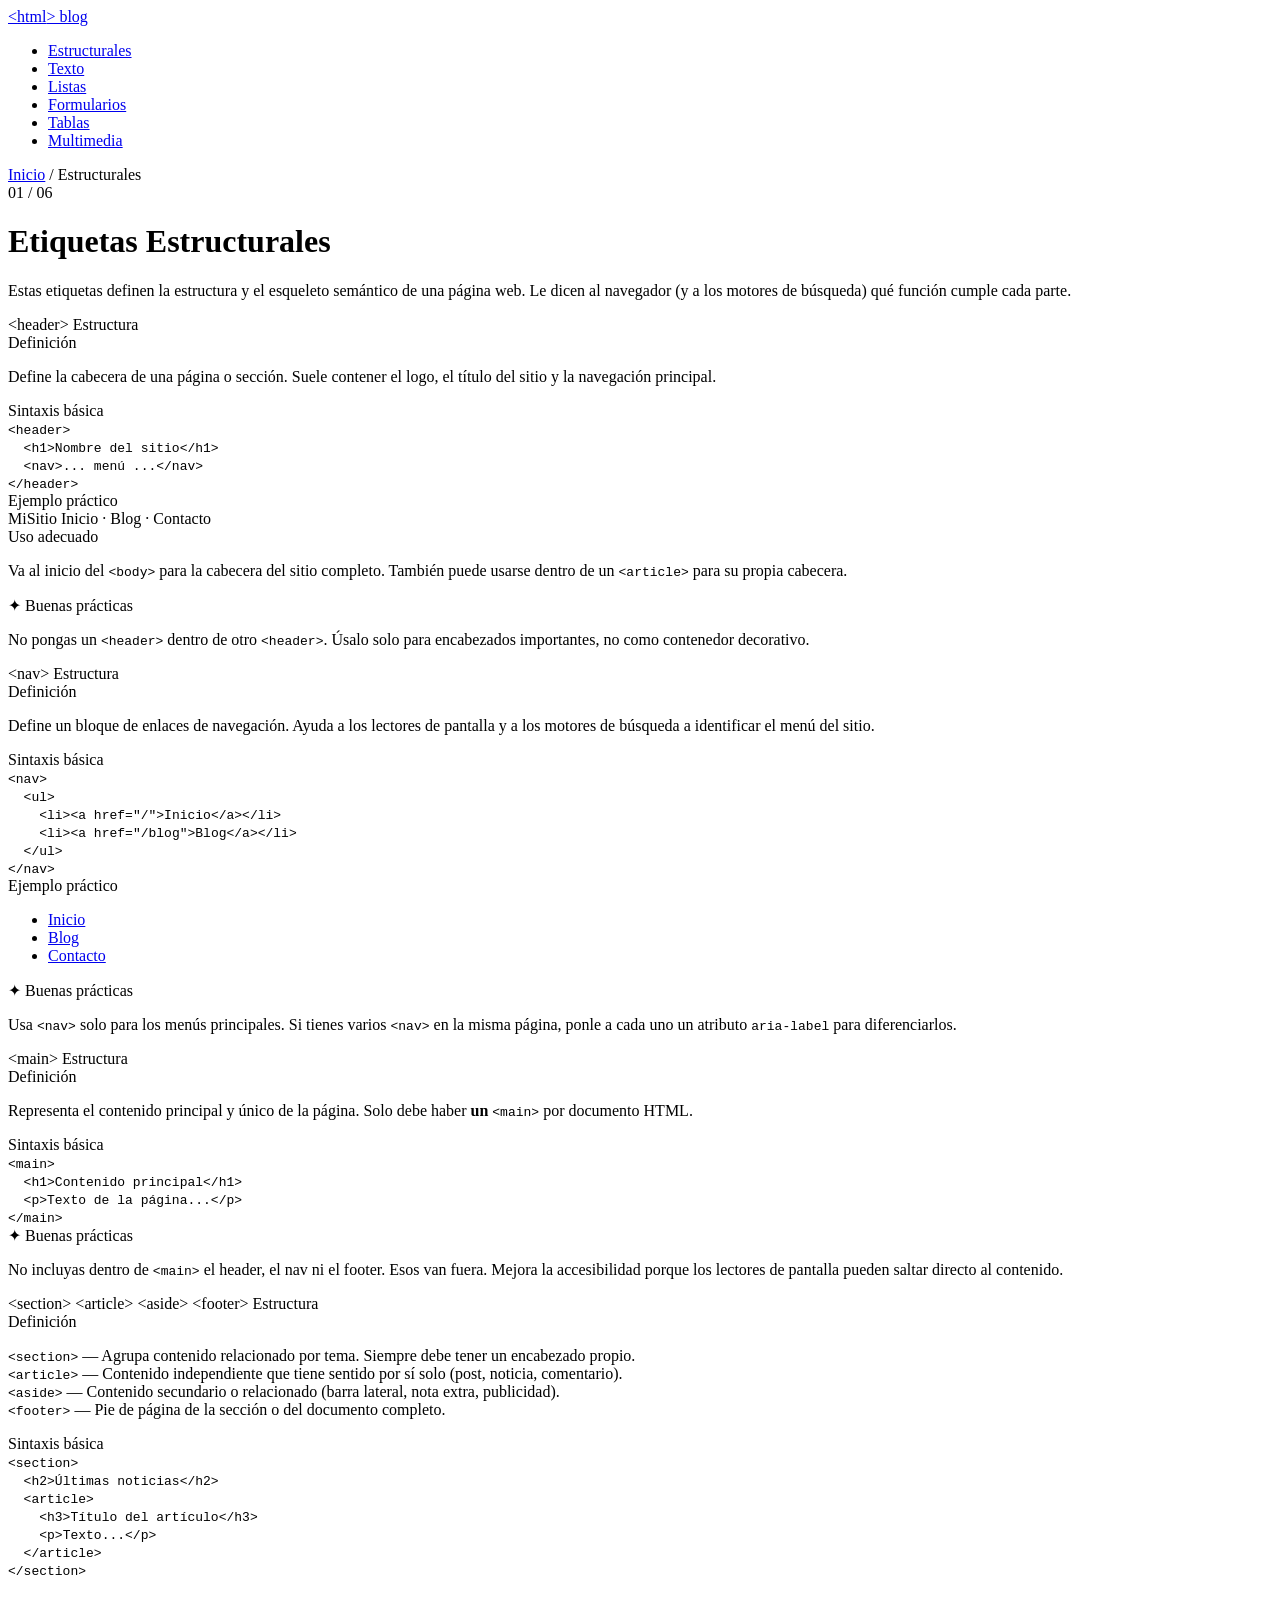
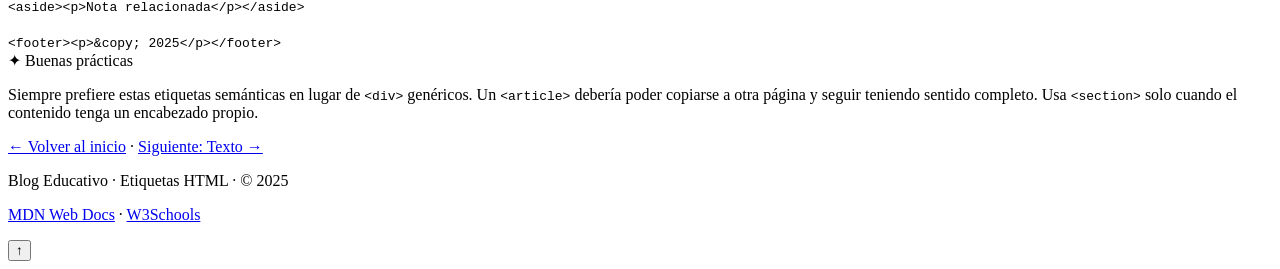
==== Pantallas/Estructurales.html @ 0adf9232 "Pantallas y estilos" ====
<!DOCTYPE html>
<html lang="es">
<head>
  <meta charset="UTF-8" />
  <meta name="viewport" content="width=device-width, initial-scale=1.0"/>
  <title>Blog HTML — Etiquetas Estructurales</title>
  <link rel="stylesheet" href="estilos.css" />
</head>
<body>

<!-- ── CABECERA CON MENÚ ── -->
<header class="cabecera-sitio">
  <a href="index.html" class="logo-sitio">&lt;<span class="logo-sitio-acento">html</span>&gt; blog</a>
  <nav class="menu-sitio">
    <ul class="lista-menu">
      <!-- "enlace-menu-activo" marca la página actual -->
      <li><a href="estructurales.html" class="enlace-menu">Estructurales</a></li>
      <li><a href="texto.html"         class="enlace-menu">Texto</a></li>
      <li><a href="listas.html"        class="enlace-menu">Listas</a></li>
      <li><a href="formularios.html"   class="enlace-menu">Formularios</a></li>
      <li><a href="tablas.html"        class="enlace-menu">Tablas</a></li>
      <li><a href="multimedia.html"    class="enlace-menu">Multimedia</a></li>
    </ul>
  </nav>
</header>

<main class="pagina-categoria">

  <!-- Migas de pan: Inicio > Estructurales -->
  <nav class="ruta-navegacion">
    <a href="index.html" class="enlace-ruta">Inicio</a>
    <span class="separador-ruta">/</span>
    <span class="pagina-actual-ruta">Estructurales</span>
  </nav>

  <!-- Encabezado de la página -->
  <div class="encabezado-pagina">
    <span class="numero-pagina">01 / 06</span>
    <h1 class="titulo-pagina">Etiquetas Estructurales</h1>
    <p class="subtitulo-pagina">
      Estas etiquetas definen la estructura y el esqueleto semántico de una página web.
      Le dicen al navegador (y a los motores de búsqueda) qué función cumple cada parte.
    </p>
  </div>


  <!-- ════════════════════════
       ETIQUETA: <header>
  ════════════════════════ -->
  <article class="bloque-etiqueta">
    <div class="cabecera-bloque">
      <span class="nombre-etiqueta-titulo">&lt;header&gt;</span>
      <span class="insignia-categoria insignia-estructura">Estructura</span>
    </div>
    <div class="interior-bloque">

      <div class="apartado">
        <span class="titulo-apartado">Definición</span>
        <p class="parrafo-apartado">
          Define la cabecera de una página o sección. Suele contener el logo, el título del sitio
          y la navegación principal.
        </p>
      </div>

      <div class="apartado">
        <span class="titulo-apartado">Sintaxis básica</span>
        <div class="bloque-codigo">
          <code>
            <span class="codigo-etiqueta">&lt;header&gt;</span><br>
            &nbsp;&nbsp;<span class="codigo-etiqueta">&lt;h1&gt;</span>Nombre del sitio<span class="codigo-etiqueta">&lt;/h1&gt;</span><br>
            &nbsp;&nbsp;<span class="codigo-etiqueta">&lt;nav&gt;</span>... menú ...<span class="codigo-etiqueta">&lt;/nav&gt;</span><br>
            <span class="codigo-etiqueta">&lt;/header&gt;</span>
          </code>
        </div>
      </div>

      <div class="apartado">
        <span class="titulo-apartado">Ejemplo práctico</span>
        <div class="caja-demostracion">
          <header class="estilo-ejemplo-practico-header">
            <span class="estilo-logo-demo">MiSitio</span>
            <span class="estilo-menu-demo">Inicio · Blog · Contacto</span>
          </header>
        </div>
      </div>

      <div class="apartado">
        <span class="titulo-apartado">Uso adecuado</span>
        <p class="parrafo-apartado">
          Va al inicio del <code>&lt;body&gt;</code> para la cabecera del sitio completo.
          También puede usarse dentro de un <code>&lt;article&gt;</code> para su propia cabecera.
        </p>
      </div>

      <div class="caja-buenas-practicas">
        <span class="titulo-buenas-practicas">✦ Buenas prácticas</span>
        <p class="texto-buenas-practicas">
          No pongas un <code>&lt;header&gt;</code> dentro de otro <code>&lt;header&gt;</code>.
          Úsalo solo para encabezados importantes, no como contenedor decorativo.
        </p>
      </div>

    </div>
  </article>


  <!-- ════════════════════════
       ETIQUETA: <nav>
  ════════════════════════ -->
  <article class="bloque-etiqueta">
    <div class="cabecera-bloque">
      <span class="nombre-etiqueta-titulo">&lt;nav&gt;</span>
      <span class="insignia-categoria insignia-estructura">Estructura</span>
    </div>
    <div class="interior-bloque">

      <div class="apartado">
        <span class="titulo-apartado">Definición</span>
        <p class="parrafo-apartado">
          Define un bloque de enlaces de navegación. Ayuda a los lectores de pantalla
          y a los motores de búsqueda a identificar el menú del sitio.
        </p>
      </div>

      <div class="apartado">
        <span class="titulo-apartado">Sintaxis básica</span>
        <div class="bloque-codigo">
          <code>
            <span class="codigo-etiqueta">&lt;nav&gt;</span><br>
            &nbsp;&nbsp;<span class="codigo-etiqueta">&lt;ul&gt;</span><br>
            &nbsp;&nbsp;&nbsp;&nbsp;<span class="codigo-etiqueta">&lt;li&gt;&lt;a</span> <span class="codigo-atributo">href</span>=<span class="codigo-valor">"/"</span><span class="codigo-etiqueta">&gt;</span>Inicio<span class="codigo-etiqueta">&lt;/a&gt;&lt;/li&gt;</span><br>
            &nbsp;&nbsp;&nbsp;&nbsp;<span class="codigo-etiqueta">&lt;li&gt;&lt;a</span> <span class="codigo-atributo">href</span>=<span class="codigo-valor">"/blog"</span><span class="codigo-etiqueta">&gt;</span>Blog<span class="codigo-etiqueta">&lt;/a&gt;&lt;/li&gt;</span><br>
            &nbsp;&nbsp;<span class="codigo-etiqueta">&lt;/ul&gt;</span><br>
            <span class="codigo-etiqueta">&lt;/nav&gt;</span>
          </code>
        </div>
      </div>

      <div class="apartado">
        <span class="titulo-apartado">Ejemplo práctico</span>
        <div class="caja-demostracion">
          <nav>
            <ul class="estilo-lista-nav-demo">
              <li><a href="#" class="estilo-enlace-nav-demo">Inicio</a></li>
              <li><a href="#" class="estilo-enlace-nav-demo">Blog</a></li>
              <li><a href="#" class="estilo-enlace-nav-demo">Contacto</a></li>
            </ul>
          </nav>
        </div>
      </div>

      <div class="caja-buenas-practicas">
        <span class="titulo-buenas-practicas">✦ Buenas prácticas</span>
        <p class="texto-buenas-practicas">
          Usa <code>&lt;nav&gt;</code> solo para los menús principales. Si tienes varios <code>&lt;nav&gt;</code>
          en la misma página, ponle a cada uno un atributo <code>aria-label</code> para diferenciarlos.
        </p>
      </div>

    </div>
  </article>


  <!-- ════════════════════════
       ETIQUETA: <main>
  ════════════════════════ -->
  <article class="bloque-etiqueta">
    <div class="cabecera-bloque">
      <span class="nombre-etiqueta-titulo">&lt;main&gt;</span>
      <span class="insignia-categoria insignia-estructura">Estructura</span>
    </div>
    <div class="interior-bloque">

      <div class="apartado">
        <span class="titulo-apartado">Definición</span>
        <p class="parrafo-apartado">
          Representa el contenido principal y único de la página.
          Solo debe haber <strong>un</strong> <code>&lt;main&gt;</code> por documento HTML.
        </p>
      </div>

      <div class="apartado">
        <span class="titulo-apartado">Sintaxis básica</span>
        <div class="bloque-codigo">
          <code>
            <span class="codigo-etiqueta">&lt;main&gt;</span><br>
            &nbsp;&nbsp;<span class="codigo-etiqueta">&lt;h1&gt;</span>Contenido principal<span class="codigo-etiqueta">&lt;/h1&gt;</span><br>
            &nbsp;&nbsp;<span class="codigo-etiqueta">&lt;p&gt;</span>Texto de la página...<span class="codigo-etiqueta">&lt;/p&gt;</span><br>
            <span class="codigo-etiqueta">&lt;/main&gt;</span>
          </code>
        </div>
      </div>

      <div class="caja-buenas-practicas">
        <span class="titulo-buenas-practicas">✦ Buenas prácticas</span>
        <p class="texto-buenas-practicas">
          No incluyas dentro de <code>&lt;main&gt;</code> el header, el nav ni el footer.
          Esos van fuera. Mejora la accesibilidad porque los lectores de pantalla pueden saltar
          directo al contenido.
        </p>
      </div>

    </div>
  </article>


  <!-- ════════════════════════
       ETIQUETAS: section, article, aside, footer
  ════════════════════════ -->
  <article class="bloque-etiqueta">
    <div class="cabecera-bloque">
      <span class="nombre-etiqueta-titulo">&lt;section&gt; &lt;article&gt; &lt;aside&gt; &lt;footer&gt;</span>
      <span class="insignia-categoria insignia-estructura">Estructura</span>
    </div>
    <div class="interior-bloque">

      <div class="apartado">
        <span class="titulo-apartado">Definición</span>
        <p class="parrafo-apartado">
          <code>&lt;section&gt;</code> — Agrupa contenido relacionado por tema. Siempre debe tener un encabezado propio.<br>
          <code>&lt;article&gt;</code> — Contenido independiente que tiene sentido por sí solo (post, noticia, comentario).<br>
          <code>&lt;aside&gt;</code> — Contenido secundario o relacionado (barra lateral, nota extra, publicidad).<br>
          <code>&lt;footer&gt;</code> — Pie de página de la sección o del documento completo.
        </p>
      </div>

      <div class="apartado">
        <span class="titulo-apartado">Sintaxis básica</span>
        <div class="bloque-codigo">
          <code>
            <span class="codigo-etiqueta">&lt;section&gt;</span><br>
            &nbsp;&nbsp;<span class="codigo-etiqueta">&lt;h2&gt;</span>Últimas noticias<span class="codigo-etiqueta">&lt;/h2&gt;</span><br>
            &nbsp;&nbsp;<span class="codigo-etiqueta">&lt;article&gt;</span><br>
            &nbsp;&nbsp;&nbsp;&nbsp;<span class="codigo-etiqueta">&lt;h3&gt;</span>Título del artículo<span class="codigo-etiqueta">&lt;/h3&gt;</span><br>
            &nbsp;&nbsp;&nbsp;&nbsp;<span class="codigo-etiqueta">&lt;p&gt;</span>Texto...<span class="codigo-etiqueta">&lt;/p&gt;</span><br>
            &nbsp;&nbsp;<span class="codigo-etiqueta">&lt;/article&gt;</span><br>
            <span class="codigo-etiqueta">&lt;/section&gt;</span><br>
            <br>
            <span class="codigo-etiqueta">&lt;aside&gt;</span><span class="codigo-etiqueta">&lt;p&gt;</span>Nota relacionada<span class="codigo-etiqueta">&lt;/p&gt;</span><span class="codigo-etiqueta">&lt;/aside&gt;</span><br>
            <br>
            <span class="codigo-etiqueta">&lt;footer&gt;</span><span class="codigo-etiqueta">&lt;p&gt;</span>&amp;copy; 2025<span class="codigo-etiqueta">&lt;/p&gt;</span><span class="codigo-etiqueta">&lt;/footer&gt;</span>
          </code>
        </div>
      </div>

      <div class="caja-buenas-practicas">
        <span class="titulo-buenas-practicas">✦ Buenas prácticas</span>
        <p class="texto-buenas-practicas">
          Siempre prefiere estas etiquetas semánticas en lugar de <code>&lt;div&gt;</code> genéricos.
          Un <code>&lt;article&gt;</code> debería poder copiarse a otra página y seguir teniendo sentido completo.
          Usa <code>&lt;section&gt;</code> solo cuando el contenido tenga un encabezado propio.
        </p>
      </div>

    </div>
  </article>

  <!-- ── Navegación entre páginas ── -->
  <nav class="ruta-navegacion">
    <a href="index.html" class="enlace-ruta">← Volver al inicio</a>
    <span class="separador-ruta">·</span>
    <a href="texto.html" class="enlace-ruta">Siguiente: Texto →</a>
  </nav>

</main>

<footer class="pie-sitio">
  <p class="texto-pie">Blog Educativo · Etiquetas HTML · &copy; 2025</p>
  <p class="texto-pie">
    <a href="https://developer.mozilla.org/es/docs/Web/HTML" class="enlace-pie" target="_blank" rel="noopener">MDN Web Docs</a> ·
    <a href="https://www.w3schools.com/html/" class="enlace-pie" target="_blank" rel="noopener">W3Schools</a>
  </p>
</footer>

  <!-- Botón flotante para volver al inicio de la página -->
  <!-- JS lo muestra/oculta según el scroll con la clase "boton-arriba-visible" -->
  <button class="boton-arriba" id="boton-arriba" title="Volver arriba">↑</button>

  <!-- Cargamos el archivo JavaScript del blog -->
  <!-- defer = espera a que el HTML cargue antes de ejecutar el script -->
  <script src="funciones.js" defer></script>
</body>
</html>
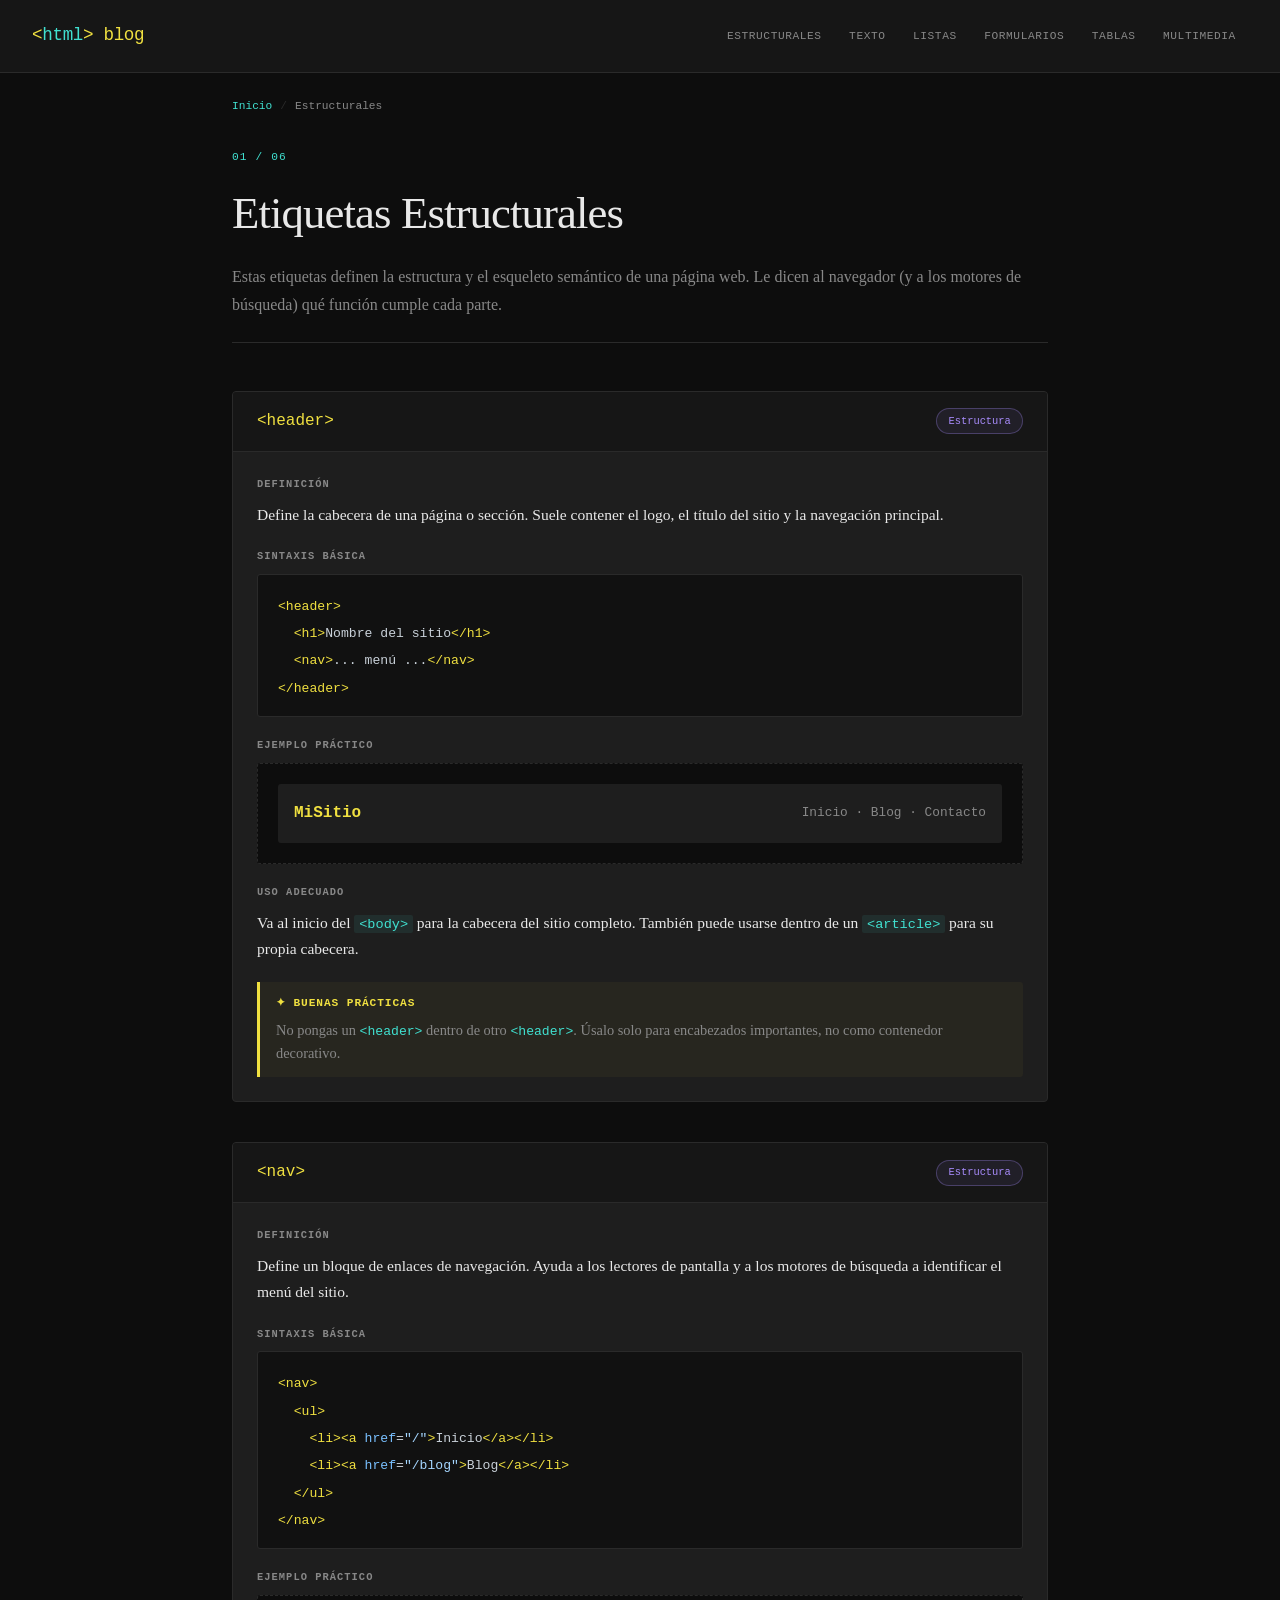
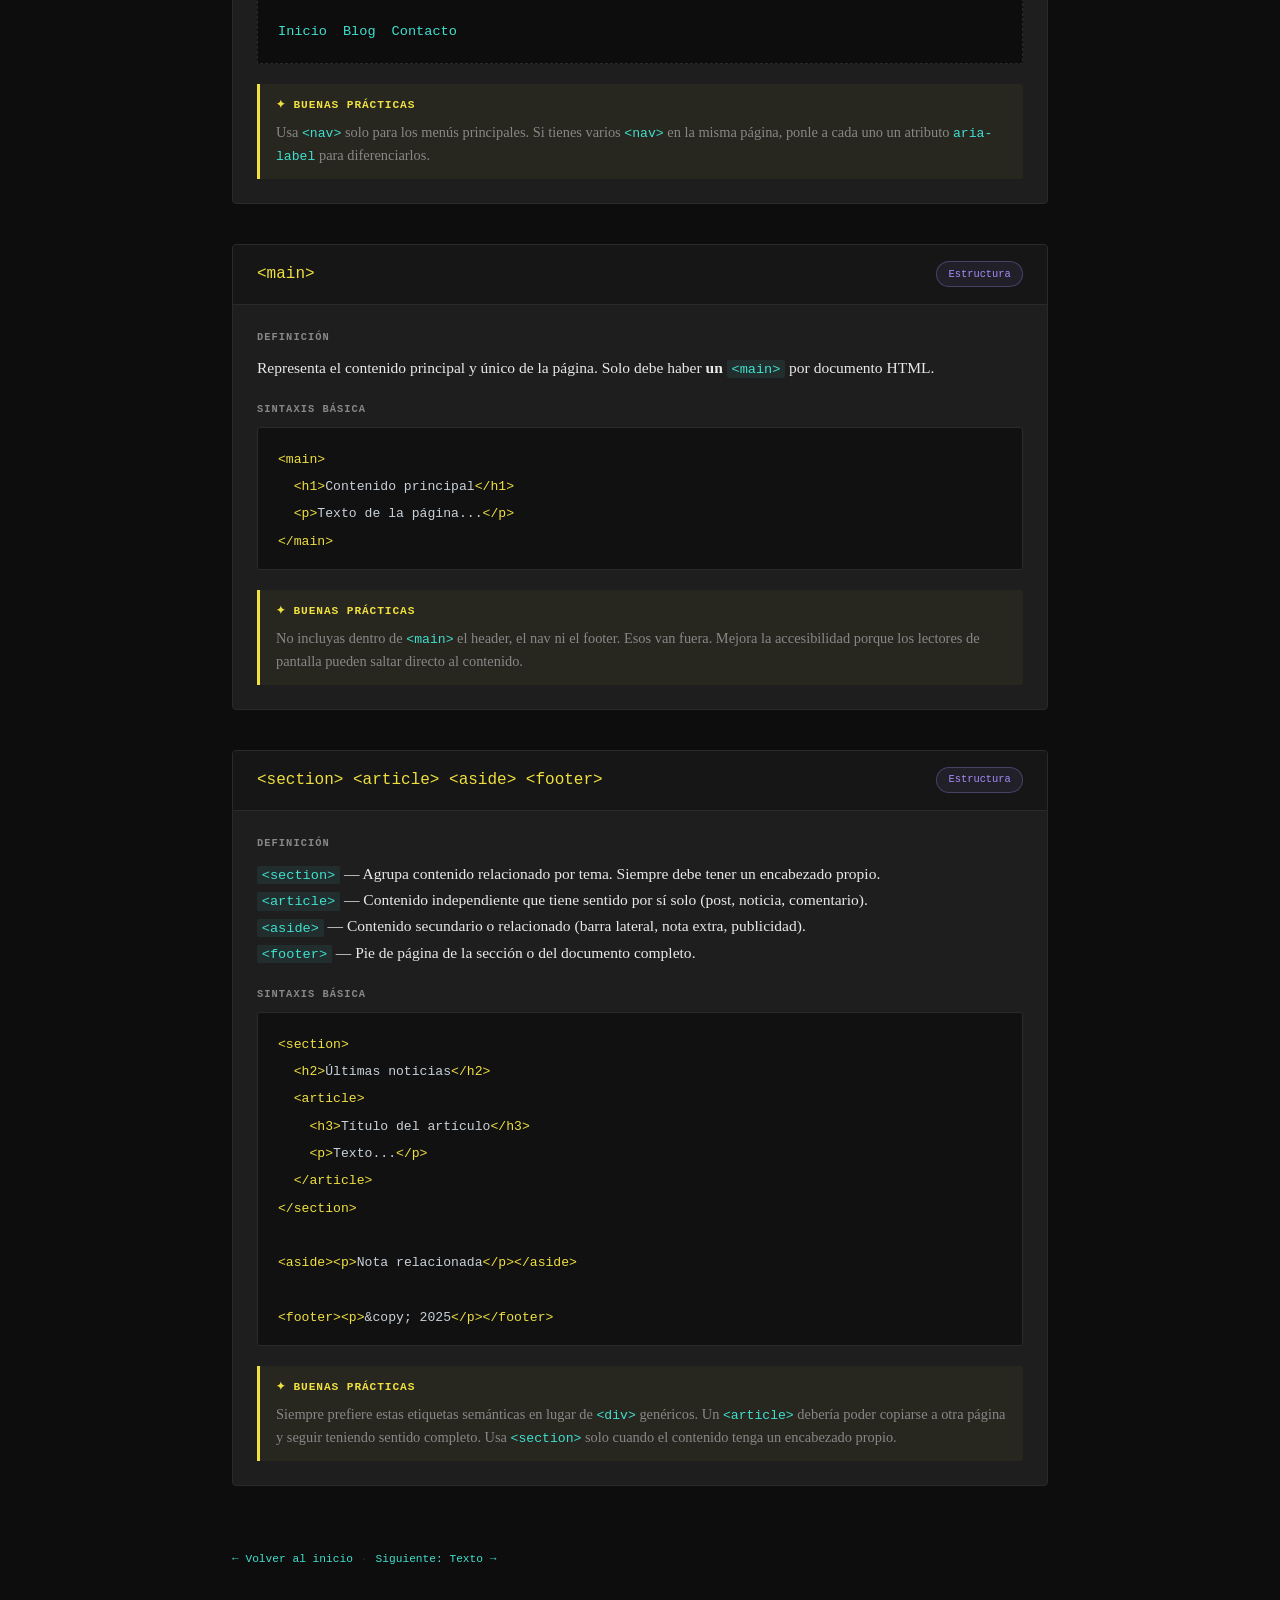
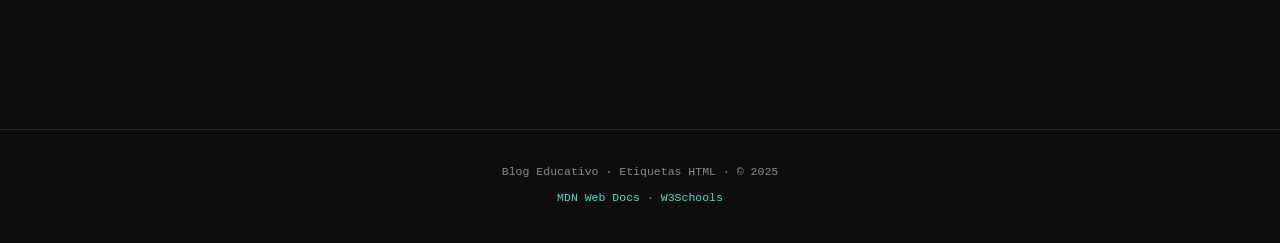
==== commit d8056a57: "Todo Ready" ====
--- a/Pantallas/Estructurales.html
+++ b/Pantallas/Estructurales.html
@@ -4,22 +4,22 @@
   <meta charset="UTF-8" />
   <meta name="viewport" content="width=device-width, initial-scale=1.0"/>
   <title>Blog HTML — Etiquetas Estructurales</title>
-  <link rel="stylesheet" href="estilos.css" />
+  <link rel="stylesheet" href="/Estilos/style.css" />
 </head>
 <body>
 
 <!-- ── CABECERA CON MENÚ ── -->
 <header class="cabecera-sitio">
-  <a href="index.html" class="logo-sitio">&lt;<span class="logo-sitio-acento">html</span>&gt; blog</a>
+  <a href="/index.html" class="logo-sitio">&lt;<span class="logo-sitio-acento">html</span>&gt; blog</a>
   <nav class="menu-sitio">
     <ul class="lista-menu">
       <!-- "enlace-menu-activo" marca la página actual -->
-      <li><a href="estructurales.html" class="enlace-menu">Estructurales</a></li>
-      <li><a href="texto.html"         class="enlace-menu">Texto</a></li>
-      <li><a href="listas.html"        class="enlace-menu">Listas</a></li>
-      <li><a href="formularios.html"   class="enlace-menu">Formularios</a></li>
-      <li><a href="tablas.html"        class="enlace-menu">Tablas</a></li>
-      <li><a href="multimedia.html"    class="enlace-menu">Multimedia</a></li>
+      <li><a href="/Pantallas/estructurales.html" class="enlace-menu">Estructurales</a></li>
+      <li><a href="/Pantallas/texto.html"         class="enlace-menu">Texto</a></li>
+      <li><a href="/Pantallas/listas.html"        class="enlace-menu">Listas</a></li>
+      <li><a href="/Pantallas/formularios.html"   class="enlace-menu">Formularios</a></li>
+      <li><a href="/Pantallas/tablas.html"        class="enlace-menu">Tablas</a></li>
+      <li><a href="/Pantallas/multimedia.html"    class="enlace-menu">Multimedia</a></li>
     </ul>
   </nav>
 </header>
@@ -28,7 +28,7 @@
 
   <!-- Migas de pan: Inicio > Estructurales -->
   <nav class="ruta-navegacion">
-    <a href="index.html" class="enlace-ruta">Inicio</a>
+    <a href="/index.html" class="enlace-ruta">Inicio</a>
     <span class="separador-ruta">/</span>
     <span class="pagina-actual-ruta">Estructurales</span>
   </nav>
@@ -257,9 +257,9 @@
 
   <!-- ── Navegación entre páginas ── -->
   <nav class="ruta-navegacion">
-    <a href="index.html" class="enlace-ruta">← Volver al inicio</a>
+    <a href="/index.html" class="enlace-ruta">← Volver al inicio</a>
     <span class="separador-ruta">·</span>
-    <a href="texto.html" class="enlace-ruta">Siguiente: Texto →</a>
+    <a href="/Pantallas/texto.html" class="enlace-ruta">Siguiente: Texto →</a>
   </nav>
 
 </main>
@@ -278,6 +278,6 @@
 
   <!-- Cargamos el archivo JavaScript del blog -->
   <!-- defer = espera a que el HTML cargue antes de ejecutar el script -->
-  <script src="funciones.js" defer></script>
+  <script src="/Funciones/funtion.js" defer></script>
 </body>
 </html>
--- a/Estilos/style.css
+++ b/Estilos/style.css
@@ -0,0 +1,792 @@
+/* =============================================================
+   ESTILOS COMPARTIDOS — Blog Educativo de Etiquetas HTML
+   Este archivo lo usan TODAS las páginas del blog.
+   Si quieres cambiar un color o fuente, solo lo cambias aquí.
+============================================================= */
+
+/* ── IMPORTAR FUENTES DE GOOGLE ── */
+@import url('https://fonts.googleapis.com/css2?family=Space+Mono:wght@400;700&family=Fraunces:ital,wght@0,300;0,700;1,300&display=swap');
+
+
+/* ─────────────────────────────────────────────────────────────
+   VARIABLES DE COLOR
+───────────────────────────────────────────────────────────── */
+:root {
+  --color-fondo:       #0d0d0d;
+  --color-superficie:  #161616;
+  --color-tarjeta:     #1e1e1e;
+  --color-borde:       #2a2a2a;
+  --color-amarillo:    #f0e040;
+  --color-verde-agua:  #40e0d0;
+  --color-rojo:        #ff6b6b;
+  --color-texto:       #e8e8e8;
+  --color-gris:        #888888;
+  --color-codigo:      #111111;
+  --color-morado:      #a78bfa;
+  --color-naranja:     #fb923c;
+  --color-verde:       #34d399;
+  --color-rosa:        #f472b6;
+}
+
+
+/* ─────────────────────────────────────────────────────────────
+   ESTILOS BASE
+───────────────────────────────────────────────────────────── */
+
+*, *::before, *::after {
+  box-sizing: border-box;
+  margin: 0;
+  padding: 0;
+}
+
+html {
+  scroll-behavior: smooth;
+}
+
+body {
+  background-color: var(--color-fondo);
+  color: var(--color-texto);
+  font-family: 'Fraunces', serif;
+  line-height: 1.7;
+}
+
+/* Barra de scroll personalizada */
+::-webkit-scrollbar       { width: 6px; height: 6px; }
+::-webkit-scrollbar-track { background-color: var(--color-fondo); }
+::-webkit-scrollbar-thumb { background-color: var(--color-borde); border-radius: 3px; }
+::-webkit-scrollbar-thumb:hover { background-color: var(--color-gris); }
+
+
+/* ─────────────────────────────────────────────────────────────
+   CABECERA DEL SITIO
+───────────────────────────────────────────────────────────── */
+
+.cabecera-sitio {
+  background-color: var(--color-superficie);
+  border-bottom: 1px solid var(--color-borde);
+  padding: 1.25rem 2rem;
+  position: sticky;
+  top: 0;
+  z-index: 100;
+  display: flex;
+  align-items: center;
+  justify-content: space-between;
+  flex-wrap: wrap;
+  gap: 1rem;
+}
+
+.logo-sitio {
+  font-family: 'Space Mono', monospace;
+  font-size: 1.1rem;
+  color: var(--color-amarillo);
+  text-decoration: none;
+  letter-spacing: -0.02em;
+}
+
+.logo-sitio-acento {
+  color: var(--color-verde-agua);
+}
+
+.menu-sitio {
+  display: flex;
+  align-items: center;
+}
+
+/* Lista sin viñetas del menú */
+.lista-menu {
+  display: flex;
+  list-style: none;
+  gap: 0.2rem;
+  flex-wrap: wrap;
+}
+
+.enlace-menu {
+  font-family: 'Space Mono', monospace;
+  font-size: 0.7rem;
+  text-decoration: none;
+  color: var(--color-gris);
+  padding: 0.35rem 0.7rem;
+  border: 1px solid transparent;
+  border-radius: 2px;
+  transition: all 0.2s;
+  text-transform: uppercase;
+  letter-spacing: 0.05em;
+  display: block;
+}
+
+.enlace-menu:hover {
+  color: var(--color-amarillo);
+  border-color: var(--color-amarillo);
+  background-color: rgba(240, 224, 64, 0.05);
+}
+
+/* El enlace de la página activa se ve amarillo */
+.enlace-menu-activo {
+  color: var(--color-amarillo);
+  border-color: var(--color-amarillo);
+  background-color: rgba(240, 224, 64, 0.05);
+}
+
+
+/* ─────────────────────────────────────────────────────────────
+   PIE DE PÁGINA
+───────────────────────────────────────────────────────────── */
+
+.pie-sitio {
+  border-top: 1px solid var(--color-borde);
+  padding: 2rem;
+  text-align: center;
+  margin-top: 4rem;
+}
+
+.texto-pie {
+  font-family: 'Space Mono', monospace;
+  font-size: 0.72rem;
+  color: var(--color-gris);
+  margin-bottom: 0.4rem;
+}
+
+.enlace-pie {
+  color: var(--color-verde-agua);
+  text-decoration: none;
+}
+
+.enlace-pie:hover {
+  text-decoration: underline;
+}
+
+
+/* ─────────────────────────────────────────────────────────────
+   PÁGINA DE INICIO (index.html)
+───────────────────────────────────────────────────────────── */
+
+.seccion-inicio {
+  max-width: 900px;
+  margin: 0 auto;
+  padding: 5rem 2rem 3rem;
+}
+
+.etiqueta-bienvenida {
+  font-family: 'Space Mono', monospace;
+  font-size: 0.75rem;
+  color: var(--color-verde-agua);
+  letter-spacing: 0.15em;
+  text-transform: uppercase;
+  margin-bottom: 1rem;
+  display: block;
+}
+
+.titulo-inicio {
+  font-size: clamp(2.5rem, 6vw, 4.5rem);
+  font-weight: 300;
+  line-height: 1.1;
+  letter-spacing: -0.03em;
+  margin-bottom: 1.25rem;
+}
+
+.titulo-inicio-cursiva {
+  font-style: italic;
+  color: var(--color-amarillo);
+}
+
+.parrafo-inicio {
+  font-size: 1.1rem;
+  color: var(--color-gris);
+  max-width: 540px;
+  margin-bottom: 3rem;
+}
+
+/* Rejilla de 3 columnas para las tarjetas */
+.rejilla-categorias {
+  max-width: 900px;
+  margin: 0 auto;
+  padding: 0 2rem 4rem;
+  display: grid;
+  grid-template-columns: repeat(auto-fill, minmax(250px, 1fr));
+  gap: 1rem;
+}
+
+.tarjeta-categoria-inicio {
+  background-color: var(--color-tarjeta);
+  border: 1px solid var(--color-borde);
+  border-radius: 6px;
+  padding: 1.5rem;
+  text-decoration: none;
+  display: block;
+  transition: border-color 0.2s, transform 0.2s;
+}
+
+.tarjeta-categoria-inicio:hover {
+  border-color: var(--color-amarillo);
+  transform: translateY(-2px);
+}
+
+.numero-tarjeta {
+  font-family: 'Space Mono', monospace;
+  font-size: 0.65rem;
+  color: var(--color-verde-agua);
+  letter-spacing: 0.1em;
+  margin-bottom: 0.75rem;
+  display: block;
+}
+
+.icono-tarjeta {
+  font-size: 2rem;
+  margin-bottom: 0.75rem;
+  display: block;
+}
+
+.nombre-tarjeta {
+  font-family: 'Space Mono', monospace;
+  font-size: 0.9rem;
+  color: var(--color-amarillo);
+  margin-bottom: 0.5rem;
+  display: block;
+}
+
+.descripcion-tarjeta {
+  font-size: 0.85rem;
+  color: var(--color-gris);
+  line-height: 1.5;
+}
+
+.lista-etiquetas-tarjeta {
+  margin-top: 1rem;
+  display: flex;
+  flex-wrap: wrap;
+  gap: 0.4rem;
+}
+
+/* Cada chipito de código dentro de la tarjeta */
+.chip-etiqueta {
+  font-family: 'Space Mono', monospace;
+  font-size: 0.65rem;
+  color: var(--color-verde-agua);
+  background-color: rgba(64, 224, 208, 0.08);
+  border: 1px solid rgba(64, 224, 208, 0.2);
+  padding: 0.15rem 0.5rem;
+  border-radius: 2px;
+}
+
+
+/* ─────────────────────────────────────────────────────────────
+   PÁGINAS DE CATEGORÍA
+───────────────────────────────────────────────────────────── */
+
+.pagina-categoria {
+  max-width: 880px;
+  margin: 0 auto;
+  padding: 0 2rem 4rem;
+}
+
+/* Migas de pan (Inicio > Categoría) */
+.ruta-navegacion {
+  display: flex;
+  align-items: center;
+  gap: 0.5rem;
+  padding: 1.5rem 0 2rem;
+  font-family: 'Space Mono', monospace;
+  font-size: 0.7rem;
+}
+
+.enlace-ruta {
+  color: var(--color-verde-agua);
+  text-decoration: none;
+}
+
+.enlace-ruta:hover {
+  text-decoration: underline;
+}
+
+.separador-ruta {
+  color: var(--color-borde);
+}
+
+.pagina-actual-ruta {
+  color: var(--color-gris);
+}
+
+/* Encabezado de la página de categoría */
+.encabezado-pagina {
+  margin-bottom: 3rem;
+  padding-bottom: 1.5rem;
+  border-bottom: 1px solid var(--color-borde);
+}
+
+.numero-pagina {
+  font-family: 'Space Mono', monospace;
+  font-size: 0.7rem;
+  color: var(--color-verde-agua);
+  letter-spacing: 0.1em;
+  display: block;
+  margin-bottom: 0.5rem;
+}
+
+.titulo-pagina {
+  font-size: clamp(1.8rem, 4vw, 2.8rem);
+  font-weight: 300;
+  letter-spacing: -0.02em;
+  margin-bottom: 0.75rem;
+}
+
+.subtitulo-pagina {
+  font-size: 1rem;
+  color: var(--color-gris);
+}
+
+
+/* ─────────────────────────────────────────────────────────────
+   BLOQUE DE CADA ETIQUETA HTML
+───────────────────────────────────────────────────────────── */
+
+.bloque-etiqueta {
+  background-color: var(--color-tarjeta);
+  border: 1px solid var(--color-borde);
+  border-radius: 4px;
+  margin-bottom: 2.5rem;
+  overflow: hidden;
+  transition: border-color 0.2s;
+}
+
+.bloque-etiqueta:hover {
+  border-color: var(--color-amarillo);
+}
+
+/* Cabecera del bloque */
+.cabecera-bloque {
+  display: flex;
+  align-items: center;
+  justify-content: space-between;
+  padding: 1rem 1.5rem;
+  background-color: var(--color-superficie);
+  border-bottom: 1px solid var(--color-borde);
+  flex-wrap: wrap;
+  gap: 0.5rem;
+}
+
+.nombre-etiqueta-titulo {
+  font-family: 'Space Mono', monospace;
+  font-size: 1rem;
+  color: var(--color-amarillo);
+}
+
+/* Insignia de categoría */
+.insignia-categoria {
+  font-family: 'Space Mono', monospace;
+  font-size: 0.65rem;
+  padding: 0.2rem 0.7rem;
+  border-radius: 100px;
+  border: 1px solid;
+}
+
+.insignia-estructura  { color: var(--color-morado);    border-color: rgba(167,139,250,0.3); background-color: rgba(167,139,250,0.08); }
+.insignia-texto       { color: var(--color-verde-agua); border-color: rgba(64,224,208,0.3);  background-color: rgba(64,224,208,0.08);  }
+.insignia-lista       { color: var(--color-naranja);    border-color: rgba(251,146,60,0.3);  background-color: rgba(251,146,60,0.08);  }
+.insignia-formulario  { color: var(--color-verde);      border-color: rgba(52,211,153,0.3);  background-color: rgba(52,211,153,0.08);  }
+.insignia-tabla       { color: var(--color-rosa);       border-color: rgba(244,114,182,0.3); background-color: rgba(244,114,182,0.08); }
+.insignia-multimedia  { color: var(--color-rojo);       border-color: rgba(255,107,107,0.3); background-color: rgba(255,107,107,0.08); }
+
+/* Interior del bloque */
+.interior-bloque {
+  padding: 1.5rem;
+}
+
+
+/* ─────────────────────────────────────────────────────────────
+   APARTADOS (Definición, Sintaxis, Ejemplo, Uso, Consejo)
+───────────────────────────────────────────────────────────── */
+
+.apartado {
+  margin-bottom: 1.25rem;
+}
+
+.titulo-apartado {
+  font-family: 'Space Mono', monospace;
+  font-size: 0.65rem;
+  font-weight: 700;
+  color: var(--color-gris);
+  text-transform: uppercase;
+  letter-spacing: 0.1em;
+  margin-bottom: 0.5rem;
+  display: block;
+}
+
+.parrafo-apartado {
+  font-size: 0.97rem;
+  color: var(--color-texto);
+  line-height: 1.7;
+}
+
+.parrafo-apartado code {
+  font-family: 'Space Mono', monospace;
+  font-size: 0.85rem;
+  color: var(--color-verde-agua);
+  background-color: rgba(64,224,208,0.08);
+  padding: 0.1rem 0.3rem;
+  border-radius: 2px;
+}
+
+
+/* ─────────────────────────────────────────────────────────────
+   BLOQUES DE CÓDIGO
+───────────────────────────────────────────────────────────── */
+
+.bloque-codigo {
+  background-color: var(--color-codigo);
+  border: 1px solid var(--color-borde);
+  border-radius: 3px;
+  padding: 1rem 1.25rem;
+  overflow-x: auto;
+  margin-top: 0.5rem;
+}
+
+.bloque-codigo code {
+  font-family: 'Space Mono', monospace;
+  font-size: 0.82rem;
+  color: #c9d1d9;
+}
+
+.codigo-etiqueta   { color: var(--color-amarillo); }
+.codigo-atributo   { color: #79c0ff; }
+.codigo-valor      { color: #a5d6ff; }
+.codigo-comentario { color: #586069; font-style: italic; }
+
+
+/* ─────────────────────────────────────────────────────────────
+   CAJA DE DEMOSTRACIÓN
+───────────────────────────────────────────────────────────── */
+
+.caja-demostracion {
+  background-color: var(--color-fondo);
+  border: 1px dashed var(--color-borde);
+  border-radius: 3px;
+  padding: 1.25rem;
+  margin-top: 0.5rem;
+}
+
+.nota-demostracion {
+  font-family: 'Space Mono', monospace;
+  font-size: 0.75rem;
+  color: var(--color-gris);
+  margin-top: 0.6rem;
+  display: block;
+}
+
+
+/* ─────────────────────────────────────────────────────────────
+   ESTILOS PARA ELEMENTOS DENTRO DE LAS DEMOS
+───────────────────────────────────────────────────────────── */
+
+/* -- Demo de <header> -- */
+.estilo-ejemplo-practico-header {
+  background-color: var(--color-tarjeta);
+  padding: 1rem;
+  border-radius: 3px;
+  display: flex;
+  justify-content: space-between;
+  align-items: center;
+}
+
+.estilo-logo-demo {
+  font-family: 'Space Mono', monospace;
+  font-size: 1rem;
+  color: var(--color-amarillo);
+  font-weight: 700;
+}
+
+.estilo-menu-demo {
+  font-family: 'Space Mono', monospace;
+  font-size: 0.8rem;
+  color: var(--color-gris);
+}
+
+/* -- Demo de <nav> -- */
+.estilo-lista-nav-demo {
+  display: flex;
+  gap: 1rem;
+  list-style: none;
+  padding: 0;
+  margin: 0;
+}
+
+.estilo-enlace-nav-demo {
+  color: var(--color-verde-agua);
+  text-decoration: none;
+  font-family: 'Space Mono', monospace;
+  font-size: 0.85rem;
+}
+
+/* -- Demo de encabezados h1-h6 -- */
+.estilo-encabezado-h1 { font-family:'Fraunces',serif; font-size:2rem;   color:var(--color-texto); margin-bottom:0.25rem; }
+.estilo-encabezado-h2 { font-family:'Fraunces',serif; font-size:1.6rem; color:var(--color-texto); margin-bottom:0.25rem; }
+.estilo-encabezado-h3 { font-family:'Fraunces',serif; font-size:1.3rem; color:var(--color-texto); margin-bottom:0.25rem; }
+.estilo-encabezado-h4 { font-family:'Fraunces',serif; font-size:1.1rem; color:var(--color-texto); margin-bottom:0.25rem; }
+.estilo-encabezado-h5 { font-family:'Fraunces',serif; font-size:0.95rem; color:var(--color-texto); margin-bottom:0.25rem; }
+.estilo-encabezado-h6 { font-family:'Fraunces',serif; font-size:0.85rem; color:var(--color-gris);  margin-bottom:0.25rem; }
+
+/* -- Demo de párrafos -- */
+.estilo-parrafo-demo      { color:var(--color-texto); font-size:0.97rem; margin-bottom:0.5rem; }
+.estilo-span-color-demo   { color:var(--color-amarillo); }
+.estilo-hr-demo           { border:none; border-top:1px solid var(--color-borde); margin:0.75rem 0; }
+.estilo-texto-gris-demo   { font-size:0.85rem; color:var(--color-gris); }
+
+/* -- Demo de listas -- */
+.estilo-demo-dos-columnas {
+  display: grid;
+  grid-template-columns: 1fr 1fr;
+  gap: 1rem;
+}
+
+.estilo-etiqueta-tipo-lista {
+  font-family: 'Space Mono', monospace;
+  font-size: 0.8rem;
+  color: var(--color-gris);
+  margin-bottom: 0.5rem;
+  display: block;
+}
+
+.estilo-lista-desordenada { padding-left:1.5rem; color:var(--color-texto); }
+.estilo-lista-ordenada    { padding-left:1.5rem; color:var(--color-texto); }
+.estilo-item-lista        { margin-bottom:0.25rem; }
+
+/* -- Demo de lista de definiciones -- */
+.estilo-lista-definicion {
+  display: grid;
+  grid-template-columns: max-content 1fr;
+  gap: 0.25rem 1.25rem;
+}
+
+.estilo-termino-definicion    { font-family:'Space Mono',monospace; font-size:0.85rem; color:var(--color-verde-agua); font-weight:700; }
+.estilo-descripcion-definicion { color:var(--color-texto); font-size:0.9rem; }
+
+/* -- Demo de tabla -- */
+.estilo-tabla-demo {
+  width: 100%;
+  border-collapse: collapse;
+  font-family: 'Space Mono', monospace;
+  font-size: 0.8rem;
+}
+
+.estilo-celda-encabezado-tabla { background-color:var(--color-superficie); color:var(--color-amarillo); padding:0.5rem 0.75rem; text-align:left; border:1px solid var(--color-borde); }
+.estilo-celda-dato-tabla       { padding:0.5rem 0.75rem; border:1px solid var(--color-borde); color:var(--color-texto); }
+.estilo-fila-par-tabla         { background-color:rgba(255,255,255,0.02); }
+
+/* -- Demo de formulario -- */
+.estilo-formulario-demo  { display:flex; flex-direction:column; gap:0.75rem; }
+.estilo-fieldset-demo    { border:1px solid var(--color-borde); padding:1rem; border-radius:3px; }
+.estilo-fieldset-margen-demo { border:1px solid var(--color-borde); padding:1rem; border-radius:3px; margin-top:0.75rem; }
+.estilo-legend-demo      { font-family:'Space Mono',monospace; font-size:0.8rem; color:var(--color-verde-agua); padding:0 0.5rem; }
+.estilo-label-demo       { font-family:'Space Mono',monospace; font-size:0.8rem; color:var(--color-gris); display:block; margin-bottom:0.25rem; }
+.estilo-label-checkbox-demo { display:flex; align-items:center; gap:0.5rem; font-family:'Space Mono',monospace; font-size:0.8rem; color:var(--color-gris); margin-bottom:0.5rem; }
+.estilo-checkbox-demo    { width:auto; margin:0; }
+
+.estilo-input-demo {
+  background-color: var(--color-superficie);
+  border: 1px solid var(--color-borde);
+  border-radius: 2px;
+  padding: 0.5rem 0.75rem;
+  color: var(--color-texto);
+  font-family: 'Space Mono', monospace;
+  font-size: 0.85rem;
+  width: 100%;
+  display: block;
+  margin-bottom: 0.5rem;
+}
+
+.estilo-input-demo:focus { outline:1px solid var(--color-amarillo); border-color:var(--color-amarillo); }
+
+.estilo-textarea-demo {
+  background-color: var(--color-superficie);
+  border: 1px solid var(--color-borde);
+  border-radius: 2px;
+  padding: 0.5rem 0.75rem;
+  color: var(--color-texto);
+  font-family: 'Space Mono', monospace;
+  font-size: 0.85rem;
+  width: 100%;
+  display: block;
+  resize: vertical;
+}
+
+.estilo-textarea-demo:focus { outline:1px solid var(--color-amarillo); border-color:var(--color-amarillo); }
+
+.estilo-select-demo {
+  background-color: var(--color-superficie);
+  border: 1px solid var(--color-borde);
+  border-radius: 2px;
+  padding: 0.5rem 0.75rem;
+  color: var(--color-texto);
+  font-family: 'Space Mono', monospace;
+  font-size: 0.85rem;
+  width: 100%;
+  display: block;
+  margin-bottom: 0.5rem;
+}
+
+.estilo-boton-demo {
+  background-color: var(--color-amarillo);
+  color: #000;
+  border: none;
+  padding: 0.6rem 1.5rem;
+  font-family: 'Space Mono', monospace;
+  font-size: 0.8rem;
+  cursor: pointer;
+  border-radius: 2px;
+  font-weight: 700;
+}
+
+.estilo-boton-demo:hover { background-color:var(--color-verde-agua); }
+
+/* -- Demo de multimedia -- */
+.estilo-imagen-demo  { width:100%; border-radius:3px; display:block; }
+.estilo-audio-demo   { width:100%; border-radius:3px; }
+.estilo-video-demo   { width:100%; border-radius:3px; display:block; }
+.estilo-iframe-demo  { width:100%; border-radius:3px; border:1px solid var(--color-borde); display:block; }
+
+
+/* ─────────────────────────────────────────────────────────────
+   CAJA DE BUENAS PRÁCTICAS
+───────────────────────────────────────────────────────────── */
+
+.caja-buenas-practicas {
+  border-left: 3px solid var(--color-amarillo);
+  padding: 0.75rem 1rem;
+  background-color: rgba(240,224,64,0.04);
+  margin-top: 1rem;
+  border-radius: 0 3px 3px 0;
+}
+
+.titulo-buenas-practicas {
+  font-family: 'Space Mono', monospace;
+  font-size: 0.7rem;
+  color: var(--color-amarillo);
+  text-transform: uppercase;
+  letter-spacing: 0.08em;
+  font-weight: 700;
+  display: block;
+  margin-bottom: 0.35rem;
+}
+
+.texto-buenas-practicas {
+  font-size: 0.9rem;
+  color: var(--color-gris);
+  line-height: 1.6;
+}
+
+.texto-buenas-practicas code {
+  font-family: 'Space Mono', monospace;
+  font-size: 0.82rem;
+  color: var(--color-verde-agua);
+}
+
+
+/* ─────────────────────────────────────────────────────────────
+   RESPONSIVE — pantallas pequeñas
+───────────────────────────────────────────────────────────── */
+@media (max-width: 600px) {
+  .lista-menu               { display: none; }
+  .titulo-inicio            { font-size: 2.2rem; }
+  .rejilla-categorias       { grid-template-columns: 1fr; }
+  .estilo-demo-dos-columnas { grid-template-columns: 1fr; }
+}
+
+
+/* ----------------------------------------------------------------
+   ESTILOS PARA LAS FUNCIONES DE JAVASCRIPT
+---------------------------------------------------------------- */
+
+/* ── Botón flotante "Volver arriba" ── */
+
+/* El botón está oculto por defecto (fuera de la pantalla hacia abajo) */
+.boton-arriba {
+  position: fixed;        /* fijo en pantalla, no se mueve al hacer scroll */
+  bottom: 2rem;           /* a 2rem del borde inferior de la pantalla      */
+  right: 2rem;            /* a 2rem del borde derecho                      */
+  background: var(--color-amarillo);
+  color: #000;
+  font-family: 'Space Mono', monospace;
+  font-size: 1rem;
+  font-weight: 700;
+  border: none;
+  border-radius: 50%;     /* completamente redondo                         */
+  width: 48px;
+  height: 48px;
+  cursor: pointer;
+  z-index: 200;           /* por encima de todo                            */
+  opacity: 0;             /* invisible por defecto                         */
+  transform: translateY(20px); /* desplazado hacia abajo                  */
+  transition: opacity 0.3s, transform 0.3s; /* animación al aparecer      */
+  display: flex;
+  align-items: center;
+  justify-content: center;
+}
+
+/* Clase que JS añade cuando el usuario baja más de 300px */
+.boton-arriba-visible {
+  opacity: 1;             /* visible                                       */
+  transform: translateY(0); /* en su posición normal                       */
+}
+
+.boton-arriba:hover {
+  background: var(--color-verde-agua);
+}
+
+
+/* ── Mensajes de error del formulario ── */
+
+/* Por defecto ocultos — JS los muestra cuando hay error */
+.mensaje-error {
+  display: none;          /* oculto hasta que JS lo active                */
+  color: var(--color-rojo);
+  font-family: 'Space Mono', monospace;
+  font-size: 0.75rem;
+  margin-top: 0.25rem;
+  padding: 0.4rem 0.6rem;
+  background: rgba(255, 107, 107, 0.08);
+  border-left: 2px solid var(--color-rojo);
+  border-radius: 0 2px 2px 0;
+}
+
+
+/* ── Mensaje de éxito del formulario ── */
+
+/* También oculto por defecto */
+.mensaje-exito {
+  display: none;          /* JS lo muestra al enviar correctamente         */
+  background: rgba(52, 211, 153, 0.1);
+  border: 1px solid #34d399;
+  border-radius: 4px;
+  padding: 1rem 1.25rem;
+  color: #34d399;
+  font-family: 'Space Mono', monospace;
+  font-size: 0.85rem;
+  margin-top: 1rem;
+  text-align: center;
+}
+
+
+/* ── Contador de caracteres del textarea ── */
+
+.contador-caracteres {
+  font-family: 'Space Mono', monospace;
+  font-size: 0.72rem;
+  color: var(--color-gris);
+  text-align: right;
+  margin-top: 0.25rem;
+  display: block;
+  transition: color 0.2s;
+}
+
+/* Clase que JS añade cuando quedan menos de 50 caracteres */
+.contador-advertencia {
+  color: var(--color-amarillo); /* cambia a amarillo de advertencia */
+}
+
+
+/* ── Bloque de código copiado ── */
+
+/* Clase que JS añade temporalmente al hacer clic en un bloque de código */
+.bloque-codigo-copiado {
+  border-color: var(--color-verde-agua); /* el borde se vuelve verde-agua */
+  box-shadow: 0 0 0 1px var(--color-verde-agua); /* brillo alrededor      */
+}
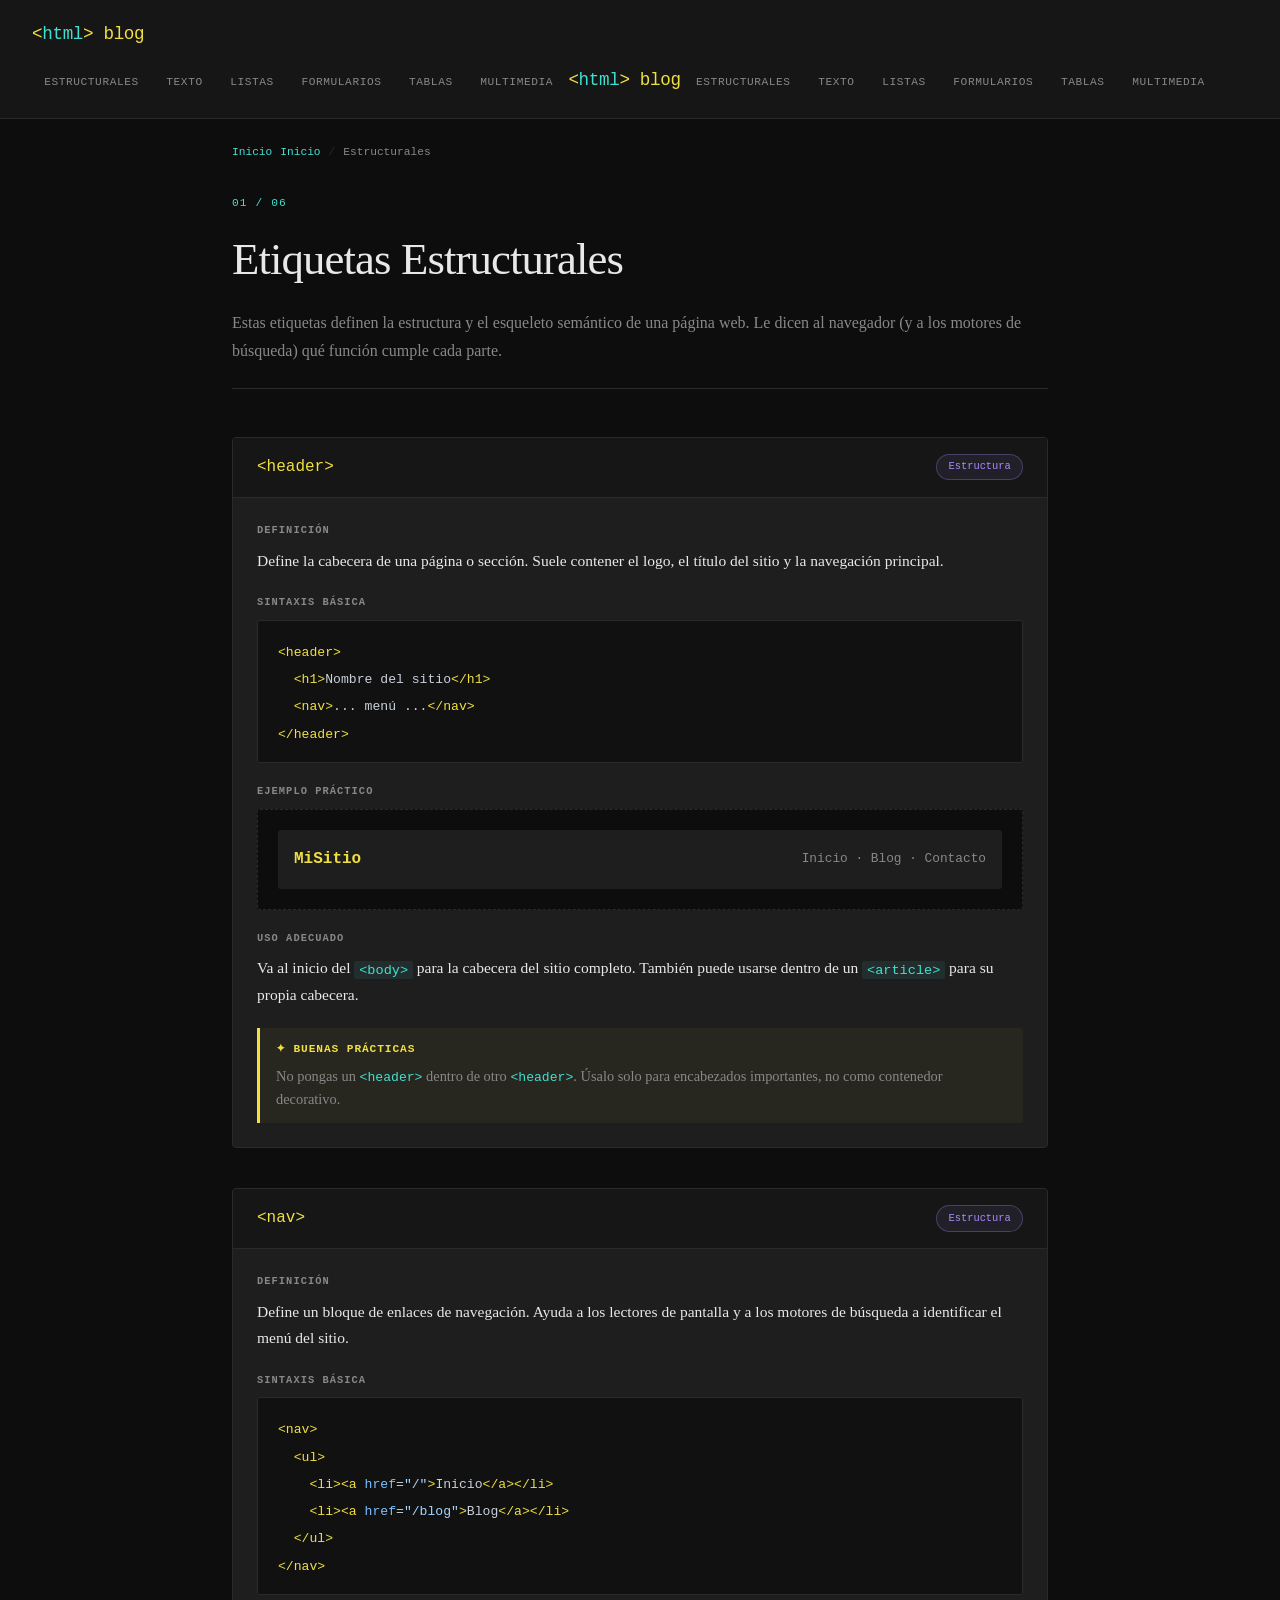
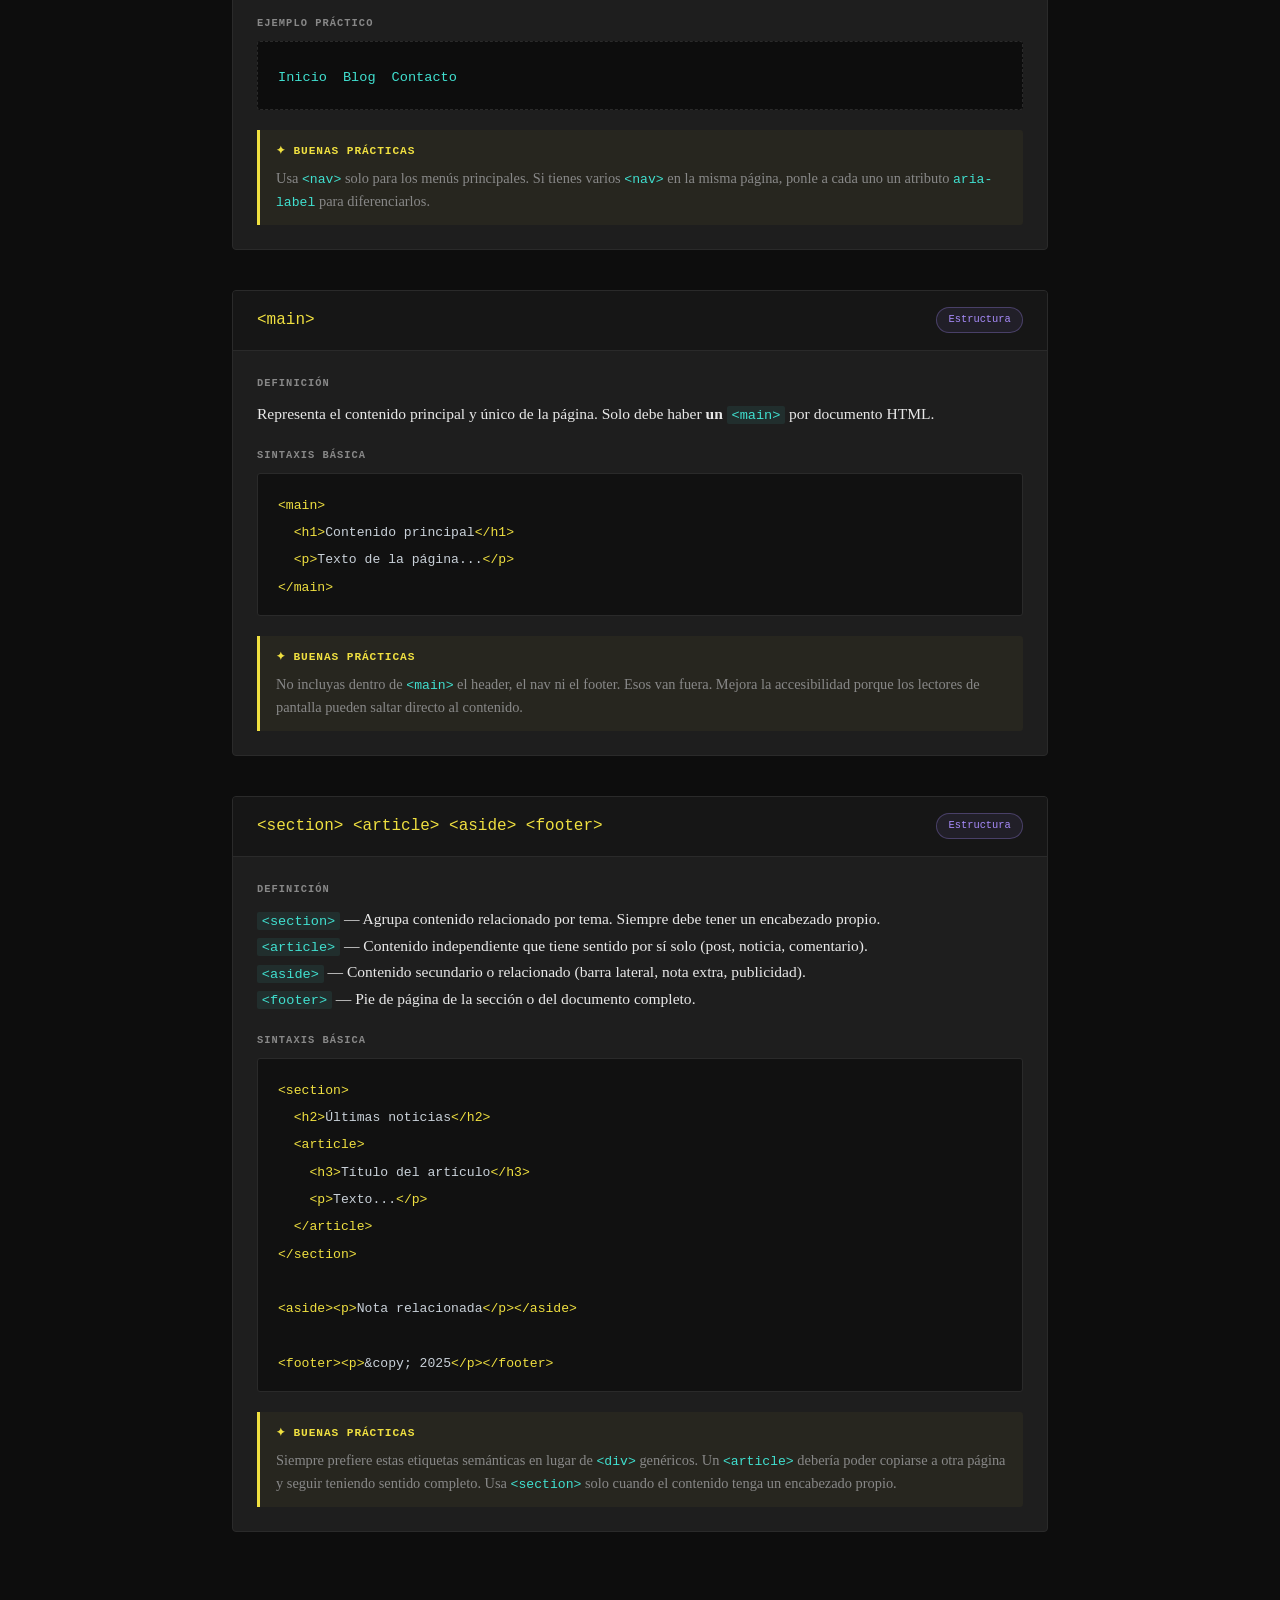
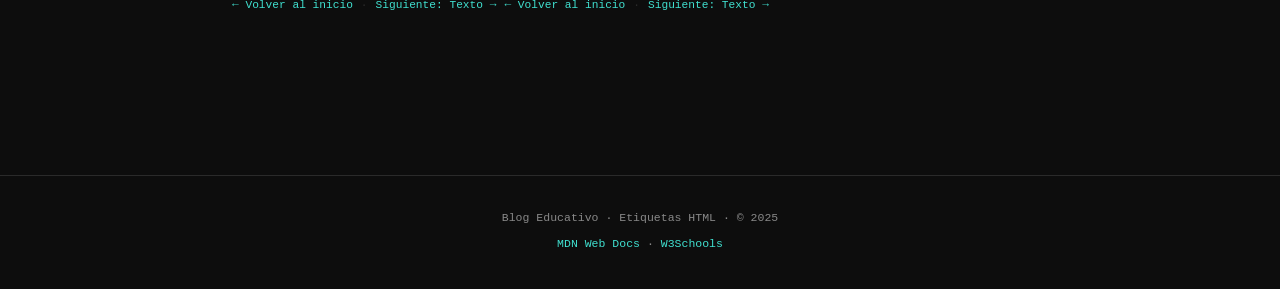
==== commit b9ab8d1c: "rama" ====
--- a/Pantallas/Estructurales.html
+++ b/Pantallas/Estructurales.html
@@ -4,12 +4,17 @@
   <meta charset="UTF-8" />
   <meta name="viewport" content="width=device-width, initial-scale=1.0"/>
   <title>Blog HTML — Etiquetas Estructurales</title>
+
   <link rel="stylesheet" href="/Estilos/style.css" />
+
+  <link rel="stylesheet" href="estilos.css" />
+
 </head>
 <body>
 
 <!-- ── CABECERA CON MENÚ ── -->
 <header class="cabecera-sitio">
+
   <a href="/index.html" class="logo-sitio">&lt;<span class="logo-sitio-acento">html</span>&gt; blog</a>
   <nav class="menu-sitio">
     <ul class="lista-menu">
@@ -20,6 +25,18 @@
       <li><a href="/Pantallas/formularios.html"   class="enlace-menu">Formularios</a></li>
       <li><a href="/Pantallas/tablas.html"        class="enlace-menu">Tablas</a></li>
       <li><a href="/Pantallas/multimedia.html"    class="enlace-menu">Multimedia</a></li>
+
+  <a href="index.html" class="logo-sitio">&lt;<span class="logo-sitio-acento">html</span>&gt; blog</a>
+  <nav class="menu-sitio">
+    <ul class="lista-menu">
+      <!-- "enlace-menu-activo" marca la página actual -->
+      <li><a href="estructurales.html" class="enlace-menu">Estructurales</a></li>
+      <li><a href="texto.html"         class="enlace-menu">Texto</a></li>
+      <li><a href="listas.html"        class="enlace-menu">Listas</a></li>
+      <li><a href="formularios.html"   class="enlace-menu">Formularios</a></li>
+      <li><a href="tablas.html"        class="enlace-menu">Tablas</a></li>
+      <li><a href="multimedia.html"    class="enlace-menu">Multimedia</a></li>
+
     </ul>
   </nav>
 </header>
@@ -28,7 +45,11 @@
 
   <!-- Migas de pan: Inicio > Estructurales -->
   <nav class="ruta-navegacion">
+
     <a href="/index.html" class="enlace-ruta">Inicio</a>
+
+    <a href="index.html" class="enlace-ruta">Inicio</a>
+
     <span class="separador-ruta">/</span>
     <span class="pagina-actual-ruta">Estructurales</span>
   </nav>
@@ -44,9 +65,7 @@
   </div>
 
 
-  <!-- ════════════════════════
-       ETIQUETA: <header>
-  ════════════════════════ -->
+  <!--ETIQUETA: <header> -->
   <article class="bloque-etiqueta">
     <div class="cabecera-bloque">
       <span class="nombre-etiqueta-titulo">&lt;header&gt;</span>
@@ -104,9 +123,7 @@
   </article>
 
 
-  <!-- ════════════════════════
-       ETIQUETA: <nav>
-  ════════════════════════ -->
+  <!-- ETIQUETA: <nav>-->
   <article class="bloque-etiqueta">
     <div class="cabecera-bloque">
       <span class="nombre-etiqueta-titulo">&lt;nav&gt;</span>
@@ -161,9 +178,7 @@
   </article>
 
 
-  <!-- ════════════════════════
-       ETIQUETA: <main>
-  ════════════════════════ -->
+  <!-- ETIQUETA: <main>-->
   <article class="bloque-etiqueta">
     <div class="cabecera-bloque">
       <span class="nombre-etiqueta-titulo">&lt;main&gt;</span>
@@ -204,9 +219,7 @@
   </article>
 
 
-  <!-- ════════════════════════
-       ETIQUETAS: section, article, aside, footer
-  ════════════════════════ -->
+  <!-- ETIQUETAS: section, article, aside, footer -->
   <article class="bloque-etiqueta">
     <div class="cabecera-bloque">
       <span class="nombre-etiqueta-titulo">&lt;section&gt; &lt;article&gt; &lt;aside&gt; &lt;footer&gt;</span>
@@ -257,9 +270,15 @@
 
   <!-- ── Navegación entre páginas ── -->
   <nav class="ruta-navegacion">
+
     <a href="/index.html" class="enlace-ruta">← Volver al inicio</a>
     <span class="separador-ruta">·</span>
     <a href="/Pantallas/texto.html" class="enlace-ruta">Siguiente: Texto →</a>
+
+    <a href="index.html" class="enlace-ruta">← Volver al inicio</a>
+    <span class="separador-ruta">·</span>
+    <a href="texto.html" class="enlace-ruta">Siguiente: Texto →</a>
+
   </nav>
 
 </main>
@@ -278,6 +297,10 @@
 
   <!-- Cargamos el archivo JavaScript del blog -->
   <!-- defer = espera a que el HTML cargue antes de ejecutar el script -->
+
   <script src="/Funciones/funtion.js" defer></script>
+
+  <script src="funciones.js" defer></script>
+
 </body>
 </html>
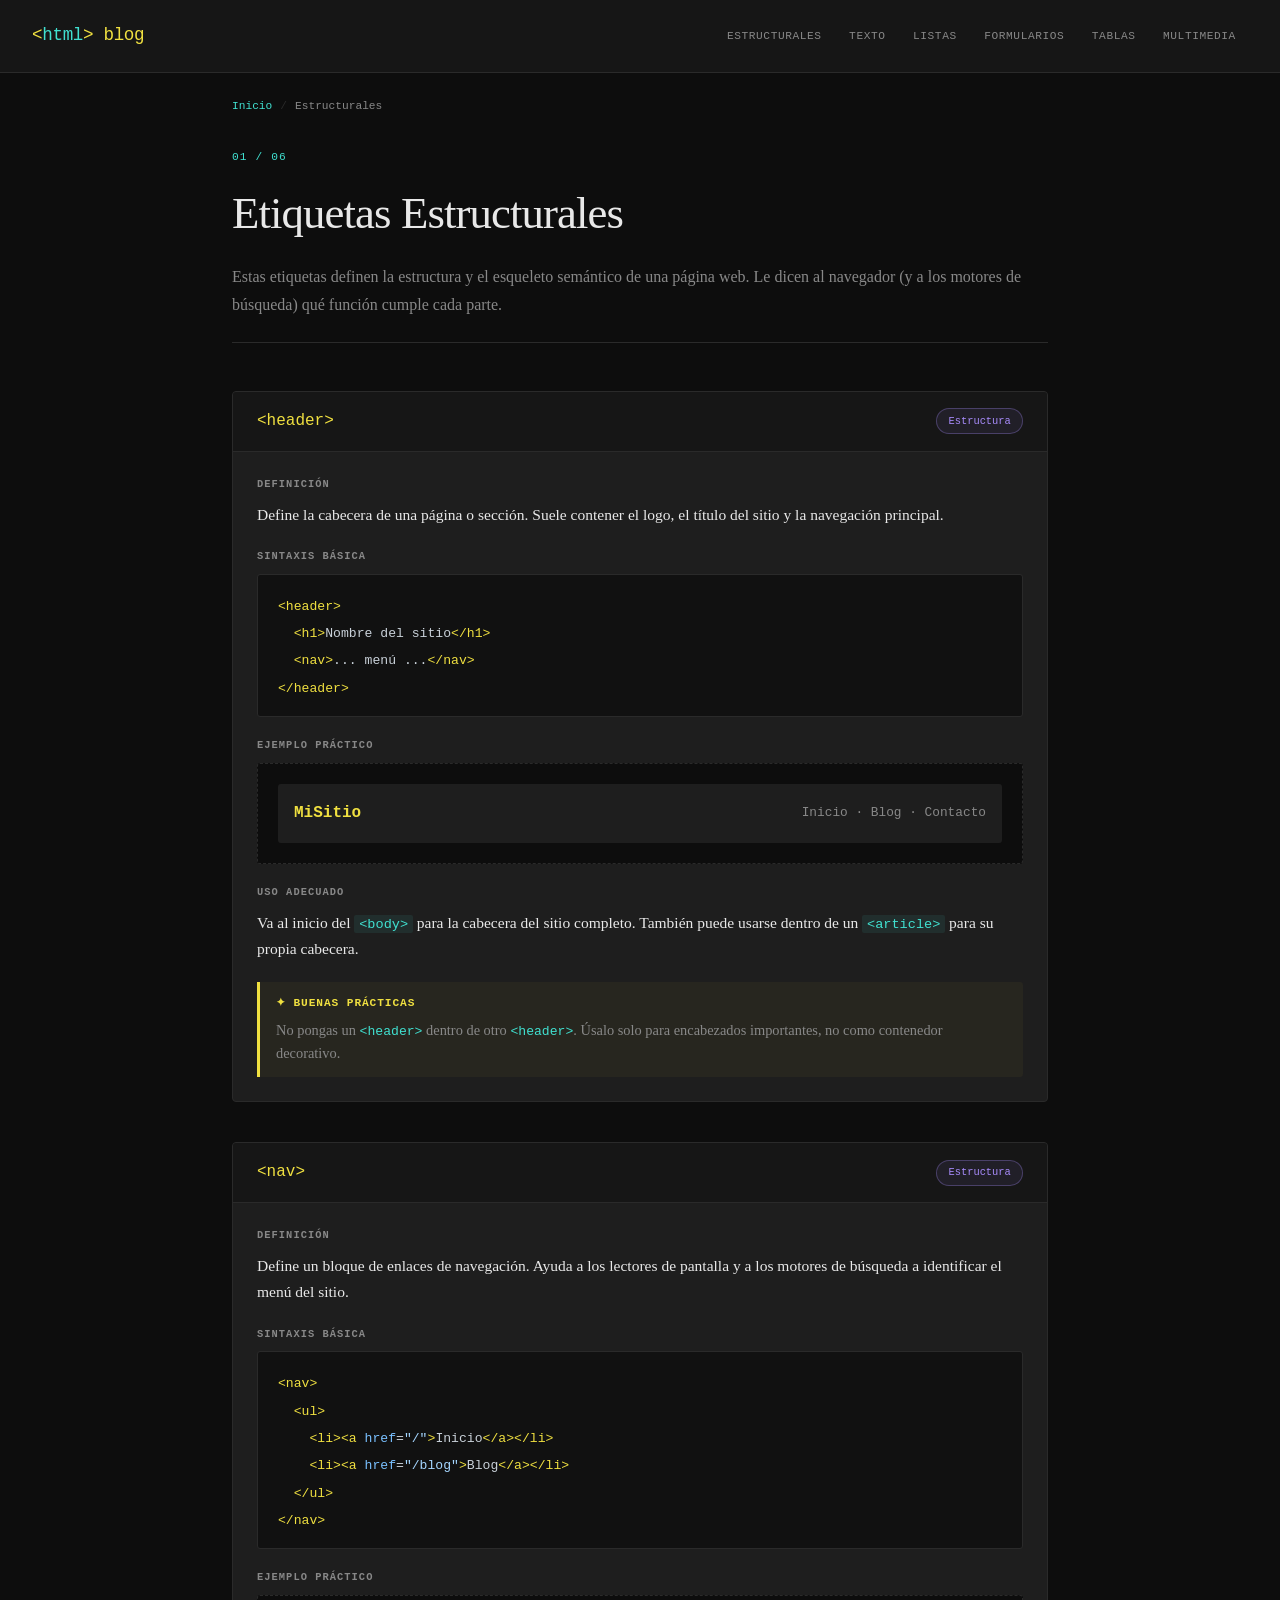
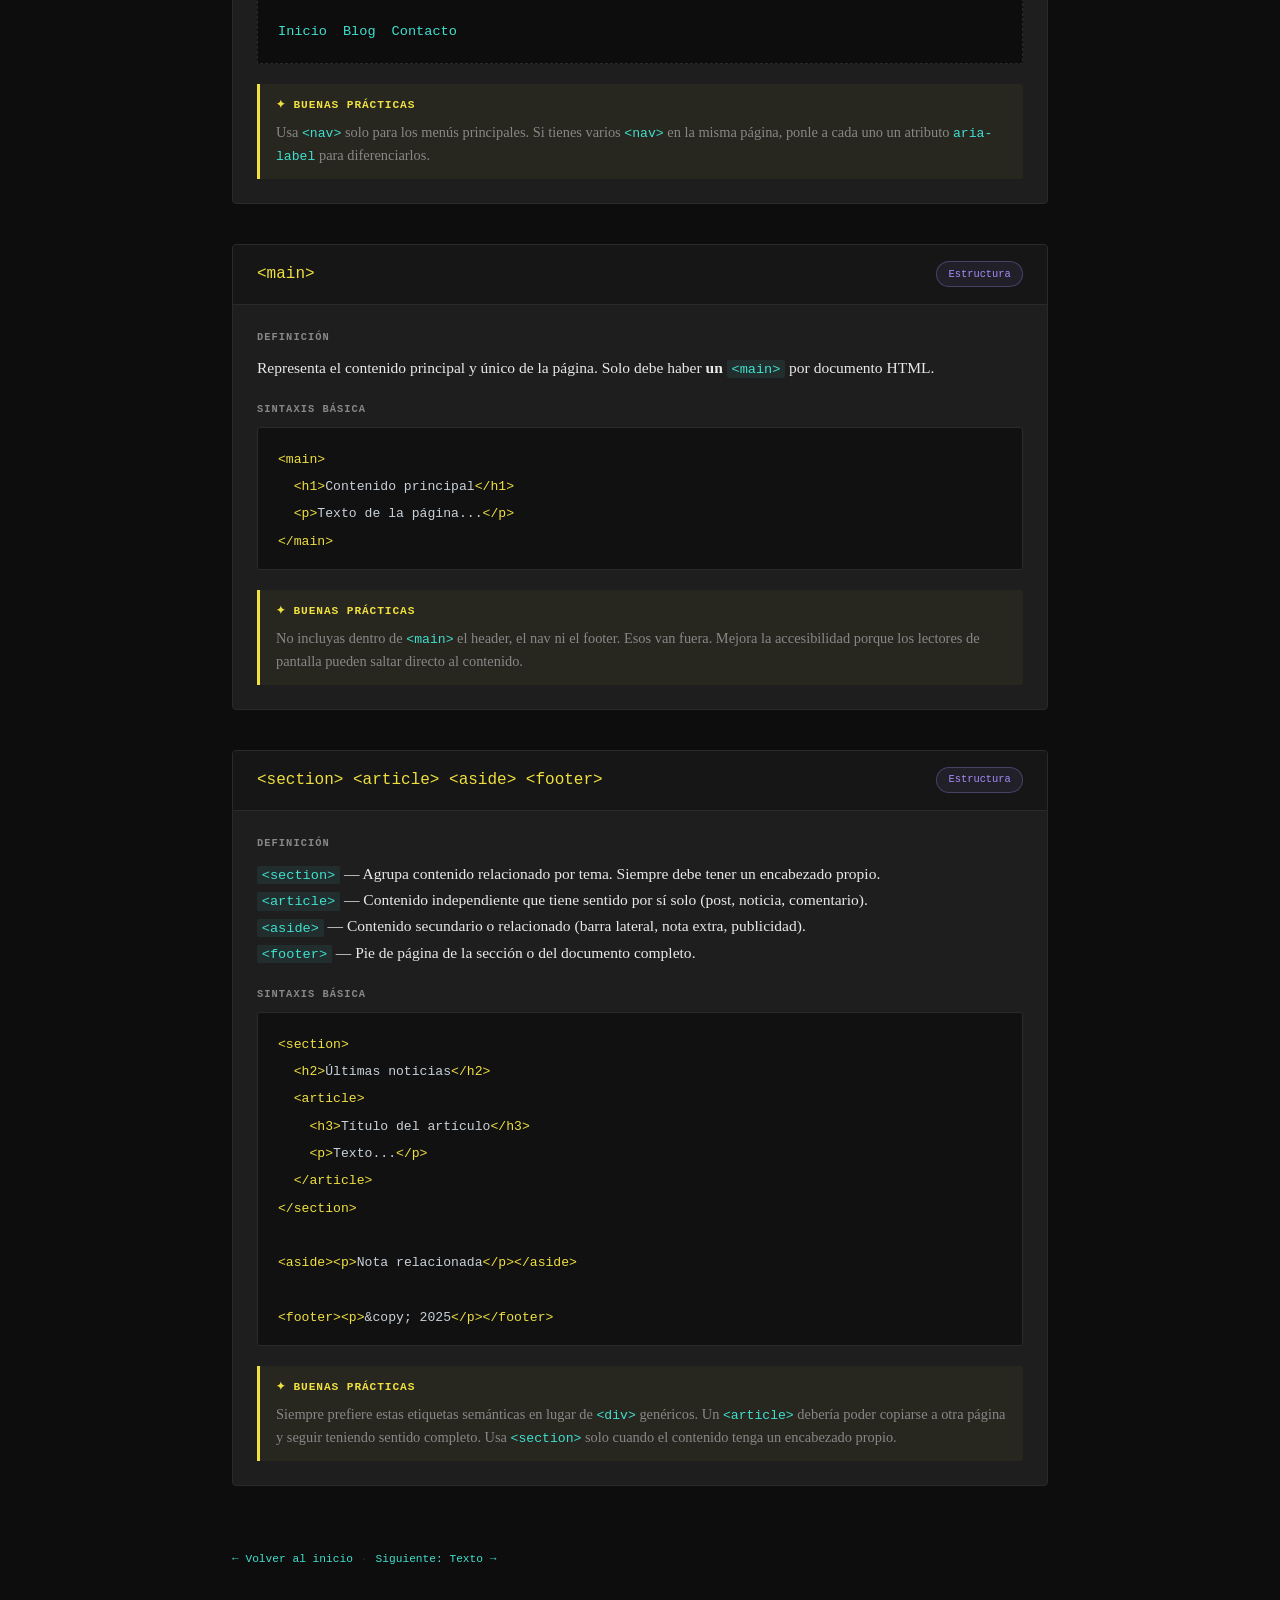
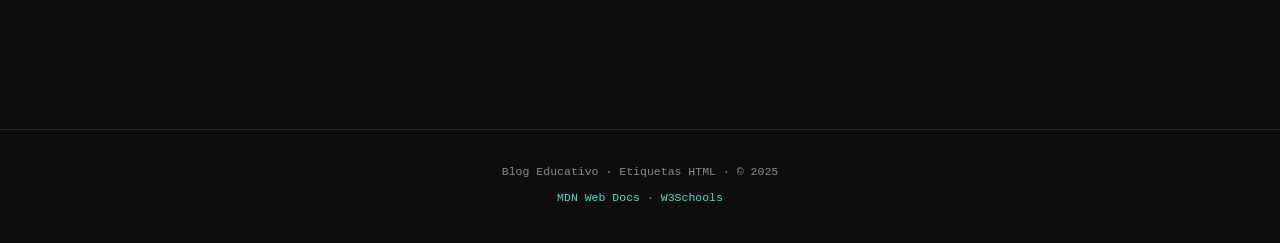
==== commit a0f2f259: "Avances" ====
--- a/Pantallas/Estructurales.html
+++ b/Pantallas/Estructurales.html
@@ -4,17 +4,12 @@
   <meta charset="UTF-8" />
   <meta name="viewport" content="width=device-width, initial-scale=1.0"/>
   <title>Blog HTML — Etiquetas Estructurales</title>
-
   <link rel="stylesheet" href="/Estilos/style.css" />
-
-  <link rel="stylesheet" href="estilos.css" />
-
 </head>
 <body>
 
 <!-- ── CABECERA CON MENÚ ── -->
 <header class="cabecera-sitio">
-
   <a href="/index.html" class="logo-sitio">&lt;<span class="logo-sitio-acento">html</span>&gt; blog</a>
   <nav class="menu-sitio">
     <ul class="lista-menu">
@@ -25,18 +20,6 @@
       <li><a href="/Pantallas/formularios.html"   class="enlace-menu">Formularios</a></li>
       <li><a href="/Pantallas/tablas.html"        class="enlace-menu">Tablas</a></li>
       <li><a href="/Pantallas/multimedia.html"    class="enlace-menu">Multimedia</a></li>
-
-  <a href="index.html" class="logo-sitio">&lt;<span class="logo-sitio-acento">html</span>&gt; blog</a>
-  <nav class="menu-sitio">
-    <ul class="lista-menu">
-      <!-- "enlace-menu-activo" marca la página actual -->
-      <li><a href="estructurales.html" class="enlace-menu">Estructurales</a></li>
-      <li><a href="texto.html"         class="enlace-menu">Texto</a></li>
-      <li><a href="listas.html"        class="enlace-menu">Listas</a></li>
-      <li><a href="formularios.html"   class="enlace-menu">Formularios</a></li>
-      <li><a href="tablas.html"        class="enlace-menu">Tablas</a></li>
-      <li><a href="multimedia.html"    class="enlace-menu">Multimedia</a></li>
-
     </ul>
   </nav>
 </header>
@@ -45,11 +28,7 @@
 
   <!-- Migas de pan: Inicio > Estructurales -->
   <nav class="ruta-navegacion">
-
     <a href="/index.html" class="enlace-ruta">Inicio</a>
-
-    <a href="index.html" class="enlace-ruta">Inicio</a>
-
     <span class="separador-ruta">/</span>
     <span class="pagina-actual-ruta">Estructurales</span>
   </nav>
@@ -65,7 +44,9 @@
   </div>
 
 
-  <!--ETIQUETA: <header> -->
+  <!-- ════════════════════════
+       ETIQUETA: <header>
+  ════════════════════════ -->
   <article class="bloque-etiqueta">
     <div class="cabecera-bloque">
       <span class="nombre-etiqueta-titulo">&lt;header&gt;</span>
@@ -123,7 +104,9 @@
   </article>
 
 
-  <!-- ETIQUETA: <nav>-->
+  <!-- ════════════════════════
+       ETIQUETA: <nav>
+  ════════════════════════ -->
   <article class="bloque-etiqueta">
     <div class="cabecera-bloque">
       <span class="nombre-etiqueta-titulo">&lt;nav&gt;</span>
@@ -178,7 +161,9 @@
   </article>
 
 
-  <!-- ETIQUETA: <main>-->
+  <!-- ════════════════════════
+       ETIQUETA: <main>
+  ════════════════════════ -->
   <article class="bloque-etiqueta">
     <div class="cabecera-bloque">
       <span class="nombre-etiqueta-titulo">&lt;main&gt;</span>
@@ -219,7 +204,9 @@
   </article>
 
 
-  <!-- ETIQUETAS: section, article, aside, footer -->
+  <!-- ════════════════════════
+       ETIQUETAS: section, article, aside, footer
+  ════════════════════════ -->
   <article class="bloque-etiqueta">
     <div class="cabecera-bloque">
       <span class="nombre-etiqueta-titulo">&lt;section&gt; &lt;article&gt; &lt;aside&gt; &lt;footer&gt;</span>
@@ -270,15 +257,9 @@
 
   <!-- ── Navegación entre páginas ── -->
   <nav class="ruta-navegacion">
-
     <a href="/index.html" class="enlace-ruta">← Volver al inicio</a>
     <span class="separador-ruta">·</span>
     <a href="/Pantallas/texto.html" class="enlace-ruta">Siguiente: Texto →</a>
-
-    <a href="index.html" class="enlace-ruta">← Volver al inicio</a>
-    <span class="separador-ruta">·</span>
-    <a href="texto.html" class="enlace-ruta">Siguiente: Texto →</a>
-
   </nav>
 
 </main>
@@ -297,10 +278,6 @@
 
   <!-- Cargamos el archivo JavaScript del blog -->
   <!-- defer = espera a que el HTML cargue antes de ejecutar el script -->
-
   <script src="/Funciones/funtion.js" defer></script>
-
-  <script src="funciones.js" defer></script>
-
 </body>
 </html>
